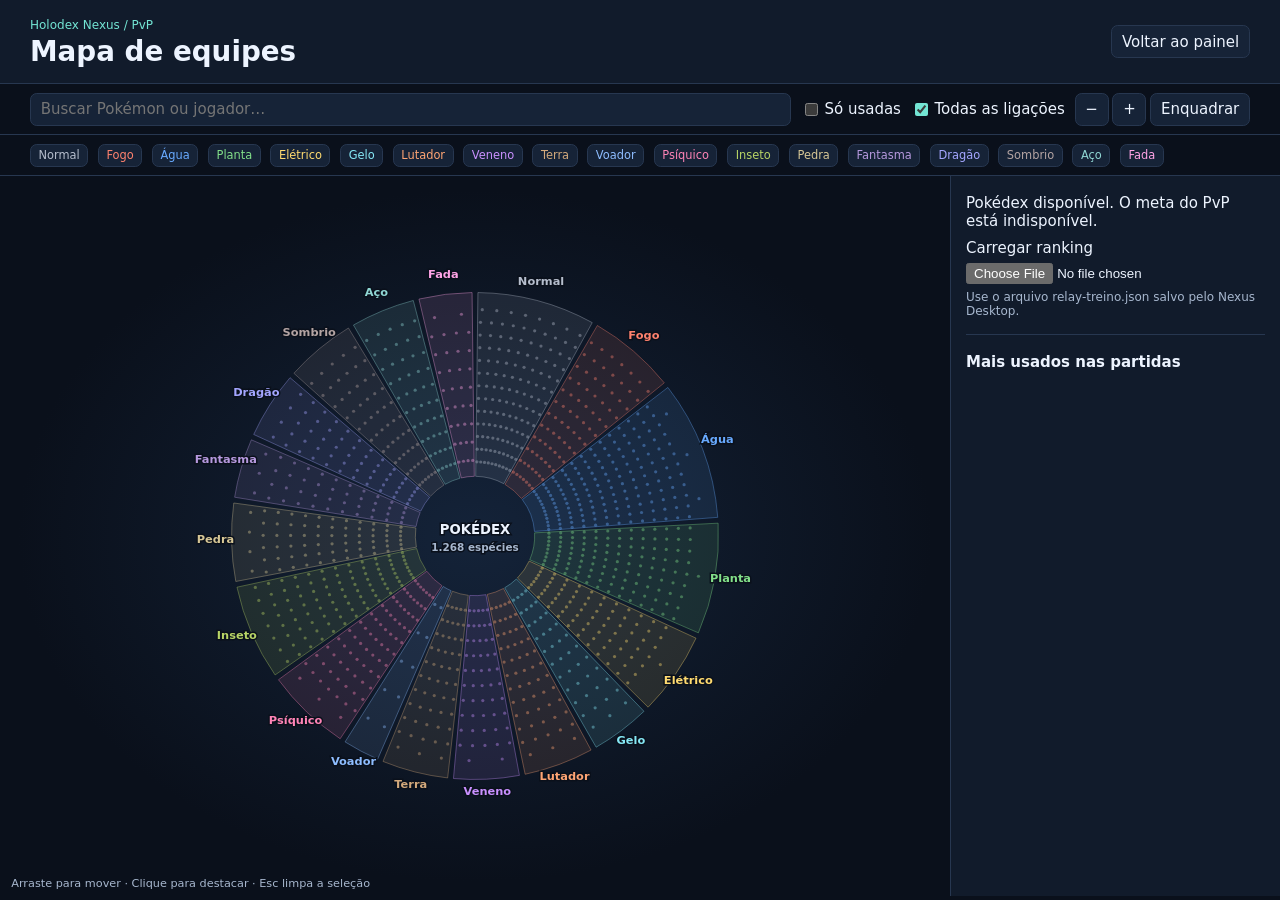
==== apps/desktop/ui/mapa-pvp/index.html @ c51a5452 "Integra mapa PvP ao Dossiê e ao Nexus Desktop" ====
<!doctype html>
<html lang="pt-BR">
<head>
<meta charset="utf-8">
<meta name="viewport" content="width=device-width, initial-scale=1">
<title>Mapa PvP · Holodex Nexus</title>
<link rel="stylesheet" href="mapa.css">
<script src="mapa.js" defer></script>
</head>
<body>
<header>
  <div><span class="marca">Holodex Nexus / PvP</span><h1>Mapa de equipes</h1></div>
  <a class="botao" id="voltar" href="../index.html">Voltar ao painel</a>
</header>
<main>
  <div class="controles">
    <input type="search" id="busca" aria-label="Buscar Pokémon ou jogador" placeholder="Buscar Pokémon ou jogador…">
    <label><input type="checkbox" id="usadas"> Só usadas</label>
    <label><input type="checkbox" id="linhas" checked> Todas as ligações</label>
    <div class="zoom" aria-label="Zoom do mapa">
      <button id="menos" aria-label="Diminuir zoom">−</button><button id="mais" aria-label="Aumentar zoom">+</button><button id="ajustar">Enquadrar</button>
    </div>
  </div>
  <div id="tipos" aria-label="Filtrar por tipo"></div>
  <div class="conteudo">
    <section class="grafico" aria-label="Mapa radial">
      <canvas id="mapa" aria-label="Mapa de espécies e equipes. Use a busca e as listas para selecionar pelo teclado."></canvas>
      <p class="ajuda">Arraste para mover · Clique para destacar · Esc limpa a seleção</p>
    </section>
    <aside aria-label="Dados do mapa">
      <div class="fonte">
        <p id="status" role="status">Carregando Pokédex e dados do PvP…</p>
        <label for="ranking">Carregar ranking</label>
        <input id="ranking" type="file" accept=".json,application/json" aria-describedby="arquivo-ajuda">
        <small id="arquivo-ajuda">Use o arquivo relay-treino.json salvo pelo Nexus Desktop.</small>
        <button id="meta" hidden>Voltar ao meta observado</button>
        <p id="erro" role="alert" hidden></p>
      </div>
      <div id="selecao" aria-live="polite" hidden></div>
      <h2 id="titulo-usos">Mais usados</h2>
      <div id="especies" class="lista"></div>
      <h2 id="titulo-grupos">Equipes</h2>
      <div id="grupos" class="lista"></div>
    </aside>
  </div>
</main>
</body>
</html>
---- apps/desktop/ui/mapa-pvp/mapa.css ----
:root{color-scheme:dark;font:15px system-ui,sans-serif;--fundo:#0a101b;--painel:#111b2b;--borda:#273750;--texto:#edf4ff;--suave:#a7b7ce;--destaque:#73e5d4}
*{box-sizing:border-box}
body{margin:0;background:var(--fundo);color:var(--texto)}
header,.controles,#tipos{display:flex;align-items:center;gap:.65rem;flex-wrap:wrap}
header{justify-content:space-between;padding:1rem clamp(.8rem,3vw,2rem);background:var(--painel);border-bottom:1px solid var(--borda)}
.marca{color:var(--destaque);font-size:.8rem}
h1{margin:.15rem 0 0;font-size:clamp(1.35rem,3vw,1.85rem)}
h2{margin:1.2rem 0 .5rem;font-size:1rem}
button,.botao,input[type=search]{border:1px solid var(--borda);border-radius:.45rem;background:#162337;color:var(--texto);font:inherit;padding:.45rem .65rem}
button,.botao,input[type=file]{cursor:pointer}
.botao{text-decoration:none}
button:hover,.botao:hover,button[aria-pressed=true]{border-color:var(--destaque)}
:focus-visible{outline:2px solid var(--destaque);outline-offset:2px}
.controles,#tipos{padding:.55rem clamp(.8rem,3vw,2rem);border-bottom:1px solid var(--borda)}
.controles label{display:flex;align-items:center;gap:.25rem}
input{accent-color:var(--destaque)}
input[type=search]{flex:1;min-width:min(14rem,100%)}
.zoom{display:flex;gap:.25rem}
#tipos button{color:var(--tipo);font-size:.76rem;padding:.25rem .5rem}
#tipos button[aria-pressed=true]{background:var(--tipo);border-color:var(--tipo);color:#09101b}
.conteudo{display:grid;grid-template-columns:minmax(0,1fr) minmax(15rem,22rem)}
.grafico{position:relative;min-width:0;height:calc(100dvh - 12rem);min-height:28rem;background:radial-gradient(ellipse at center,#142339,var(--fundo) 68%)}
canvas{display:block;width:100%;height:100%;touch-action:none;cursor:grab}
canvas:active{cursor:grabbing}
.ajuda{position:absolute;bottom:.45rem;left:.75rem;right:.75rem;margin:0;color:var(--suave);font-size:.75rem;pointer-events:none}
aside{padding:1rem;background:var(--painel);border-left:1px solid var(--borda);overflow:auto;max-height:max(28rem,calc(100dvh - 12rem))}
.fonte,#selecao{padding-bottom:.7rem;border-bottom:1px solid var(--borda)}
.fonte p,#selecao p{margin:.2rem 0 .55rem}
.fonte input,.fonte small,.fonte button{display:block;margin:.4rem 0}
.fonte input{max-width:100%}
[hidden]{display:none!important}
small,.secundario{color:var(--suave);font-size:.8rem}
#erro{color:#ffaaa7}
.lista{display:grid;gap:.28rem}
.item{display:flex;align-items:center;gap:.5rem;text-align:left;width:100%;min-width:0}
.item strong,.item small{display:block;overflow-wrap:anywhere}
.item img{width:32px;height:32px;object-fit:contain}
.item .contador{margin-left:auto;color:#ffe29a;font-weight:700;font-variant-numeric:tabular-nums}
@media(max-width:760px){.conteudo{grid-template-columns:1fr}.grafico{height:62dvh;min-height:22rem}aside{border-left:0;border-top:1px solid var(--borda);max-height:none}}
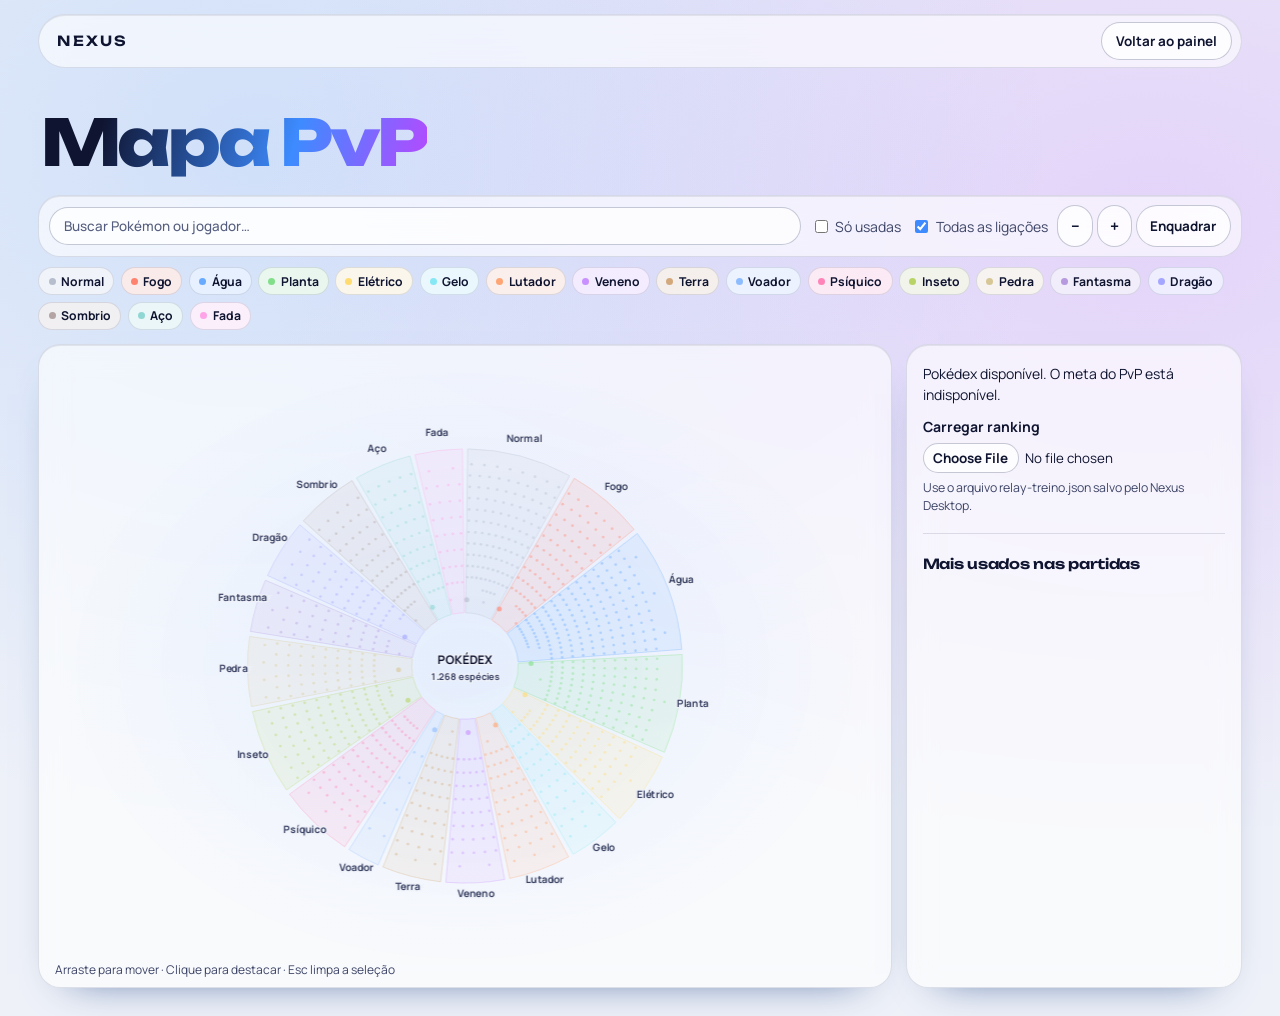
==== commit 723f243f: "Aplica identidade visual do Dossiê ao mapa PvP" ====
--- a/apps/desktop/ui/mapa-pvp/index.html
+++ b/apps/desktop/ui/mapa-pvp/index.html
@@ -4,16 +4,39 @@
 <meta charset="utf-8">
 <meta name="viewport" content="width=device-width, initial-scale=1">
 <title>Mapa PvP · Holodex Nexus</title>
-<link rel="stylesheet" href="mapa.css">
-<script src="mapa.js" defer></script>
+<link rel="preconnect" href="https://fonts.googleapis.com">
+<link rel="preconnect" href="https://fonts.gstatic.com" crossorigin>
+<link rel="stylesheet" href="https://fonts.googleapis.com/css2?family=Manrope:wght@400;500;600;700;800&family=Unbounded:wght@400;500;600;700;800&display=swap">
+<script>
+  const temaSalvo = () => { try { return localStorage.getItem('hdx-tema'); } catch { return null; } };
+  function aplicarTema() {
+    const tema = temaSalvo();
+    document.documentElement.dataset.theme = tema === 'dark' || (!tema && matchMedia('(prefers-color-scheme: dark)').matches) ? 'dark' : 'light';
+  }
+  aplicarTema();
+  addEventListener('storage', e => { if (e.key === 'hdx-tema') aplicarTema(); });
+  matchMedia('(prefers-color-scheme: dark)').addEventListener('change', aplicarTema);
+  if (new URLSearchParams(location.search).get('origem') === 'dossie') {
+    const tema = document.createElement('link');
+    tema.rel = 'stylesheet';
+    tema.href = '/tema.css';
+    document.head.append(tema);
+  }
+</script>
+<link rel="stylesheet" href="mapa.css?v=dossie">
+<script src="mapa.js?v=dossie" defer></script>
 </head>
 <body>
-<header>
-  <div><span class="marca">Holodex Nexus / PvP</span><h1>Mapa de equipes</h1></div>
-  <a class="botao" id="voltar" href="../index.html">Voltar ao painel</a>
-</header>
+<div class="pagina">
+  <nav class="vidro barra" aria-label="Navegação">
+    <span class="marca" id="marca">DOS<span>SIÊ</span></span>
+    <a class="botao" id="voltar" href="../index.html">Voltar ao painel</a>
+  </nav>
+  <header class="cabecalho">
+    <h1>Mapa PvP</h1>
+  </header>
 <main>
-  <div class="controles">
+  <div class="controles vidro">
     <input type="search" id="busca" aria-label="Buscar Pokémon ou jogador" placeholder="Buscar Pokémon ou jogador…">
     <label><input type="checkbox" id="usadas"> Só usadas</label>
     <label><input type="checkbox" id="linhas" checked> Todas as ligações</label>
@@ -23,11 +46,11 @@
   </div>
   <div id="tipos" aria-label="Filtrar por tipo"></div>
   <div class="conteudo">
-    <section class="grafico" aria-label="Mapa radial">
+    <section class="grafico vidro" aria-label="Mapa radial">
       <canvas id="mapa" aria-label="Mapa de espécies e equipes. Use a busca e as listas para selecionar pelo teclado."></canvas>
       <p class="ajuda">Arraste para mover · Clique para destacar · Esc limpa a seleção</p>
     </section>
-    <aside aria-label="Dados do mapa">
+    <aside class="vidro" aria-label="Dados do mapa">
       <div class="fonte">
         <p id="status" role="status">Carregando Pokédex e dados do PvP…</p>
         <label for="ranking">Carregar ranking</label>
@@ -44,5 +67,6 @@
     </aside>
   </div>
 </main>
+</div>
 </body>
 </html>
--- a/apps/desktop/ui/mapa-pvp/mapa.css
+++ b/apps/desktop/ui/mapa-pvp/mapa.css
@@ -1,39 +1,147 @@
-:root{color-scheme:dark;font:15px system-ui,sans-serif;--fundo:#0a101b;--painel:#111b2b;--borda:#273750;--texto:#edf4ff;--suave:#a7b7ce;--destaque:#73e5d4}
-*{box-sizing:border-box}
-body{margin:0;background:var(--fundo);color:var(--texto)}
-header,.controles,#tipos{display:flex;align-items:center;gap:.65rem;flex-wrap:wrap}
-header{justify-content:space-between;padding:1rem clamp(.8rem,3vw,2rem);background:var(--painel);border-bottom:1px solid var(--borda)}
-.marca{color:var(--destaque);font-size:.8rem}
-h1{margin:.15rem 0 0;font-size:clamp(1.35rem,3vw,1.85rem)}
-h2{margin:1.2rem 0 .5rem;font-size:1rem}
-button,.botao,input[type=search]{border:1px solid var(--borda);border-radius:.45rem;background:#162337;color:var(--texto);font:inherit;padding:.45rem .65rem}
-button,.botao,input[type=file]{cursor:pointer}
-.botao{text-decoration:none}
-button:hover,.botao:hover,button[aria-pressed=true]{border-color:var(--destaque)}
-:focus-visible{outline:2px solid var(--destaque);outline-offset:2px}
-.controles,#tipos{padding:.55rem clamp(.8rem,3vw,2rem);border-bottom:1px solid var(--borda)}
-.controles label{display:flex;align-items:center;gap:.25rem}
-input{accent-color:var(--destaque)}
-input[type=search]{flex:1;min-width:min(14rem,100%)}
-.zoom{display:flex;gap:.25rem}
-#tipos button{color:var(--tipo);font-size:.76rem;padding:.25rem .5rem}
-#tipos button[aria-pressed=true]{background:var(--tipo);border-color:var(--tipo);color:#09101b}
-.conteudo{display:grid;grid-template-columns:minmax(0,1fr) minmax(15rem,22rem)}
-.grafico{position:relative;min-width:0;height:calc(100dvh - 12rem);min-height:28rem;background:radial-gradient(ellipse at center,#142339,var(--fundo) 68%)}
-canvas{display:block;width:100%;height:100%;touch-action:none;cursor:grab}
-canvas:active{cursor:grabbing}
-.ajuda{position:absolute;bottom:.45rem;left:.75rem;right:.75rem;margin:0;color:var(--suave);font-size:.75rem;pointer-events:none}
-aside{padding:1rem;background:var(--painel);border-left:1px solid var(--borda);overflow:auto;max-height:max(28rem,calc(100dvh - 12rem))}
-.fonte,#selecao{padding-bottom:.7rem;border-bottom:1px solid var(--borda)}
-.fonte p,#selecao p{margin:.2rem 0 .55rem}
-.fonte input,.fonte small,.fonte button{display:block;margin:.4rem 0}
-.fonte input{max-width:100%}
-[hidden]{display:none!important}
-small,.secundario{color:var(--suave);font-size:.8rem}
-#erro{color:#ffaaa7}
-.lista{display:grid;gap:.28rem}
-.item{display:flex;align-items:center;gap:.5rem;text-align:left;width:100%;min-width:0}
-.item strong,.item small{display:block;overflow-wrap:anywhere}
-.item img{width:32px;height:32px;object-fit:contain}
-.item .contador{margin-left:auto;color:#ffe29a;font-weight:700;font-variant-numeric:tabular-nums}
-@media(max-width:760px){.conteudo{grid-template-columns:1fr}.grafico{height:62dvh;min-height:22rem}aside{border-left:0;border-top:1px solid var(--borda);max-height:none}}
+:root {
+  --t1:#3d8bff;
+  --t2:#b04cff;
+  --f-mark:"Unbounded","Manrope",system-ui,sans-serif;
+  --f-text:"Manrope",system-ui,sans-serif;
+  --room:#eef1f8;
+  --room-lo:#e2e7f2;
+  --panel:rgba(255,255,255,.62);
+  --panel-hi:rgba(255,255,255,.85);
+  --field:rgba(255,255,255,.76);
+  --ink:#0f1430;
+  --ink-2:#3c4466;
+  --ink-3:#555e7e;
+  --hair:rgba(30,40,90,.13);
+  --hair-2:rgba(30,40,90,.25);
+  --bad:#ac1e3b;
+  --marcador:#8646cb;
+  --ligacao:#536990;
+  --selecao:#a11f69;
+  color-scheme:light;
+}
+:root[data-theme="dark"] {
+  --room:#07080f;
+  --room-lo:#05060b;
+  --panel:rgba(18,21,40,.65);
+  --panel-hi:rgba(30,34,62,.8);
+  --field:rgba(10,12,24,.75);
+  --ink:#f3f5ff;
+  --ink-2:#b9c0e0;
+  --ink-3:#a2abcc;
+  --hair:rgba(180,200,255,.16);
+  --hair-2:rgba(180,200,255,.32);
+  --bad:#ff8fa4;
+  --marcador:#e1beff;
+  --ligacao:#91a9df;
+  --selecao:#ff9fdb;
+  color-scheme:dark;
+}
+* {box-sizing:border-box}
+[hidden] {display:none!important}
+html {background:var(--room-lo)}
+body {
+  margin:0;
+  min-height:100vh;
+  color:var(--ink);
+  font:14px/1.5 var(--f-text);
+  font-variant-numeric:tabular-nums;
+  background:radial-gradient(ellipse at 20% 15%,color-mix(in srgb,var(--t1) 17%,transparent),transparent 55%),
+    radial-gradient(ellipse at 90% 22%,color-mix(in srgb,var(--t2) 18%,transparent),transparent 55%),var(--room);
+}
+.pagina {width:min(1440px,100%);margin:auto;padding:14px clamp(12px,3vw,40px) 28px}
+.vidro {
+  background:var(--panel);
+  border:1px solid var(--hair);
+  box-shadow:0 1px 0 color-mix(in srgb,var(--ink) 8%,transparent) inset,
+    0 18px 42px -32px color-mix(in srgb,var(--t1) 44%,var(--ink));
+  backdrop-filter:blur(14px);
+}
+.barra,.controles,#tipos {display:flex;align-items:center;gap:.6rem;flex-wrap:wrap}
+.barra {justify-content:space-between;border-radius:999px;padding:7px 9px 7px 18px}
+.marca {font:600 .87rem var(--f-mark);letter-spacing:.16em;white-space:nowrap}
+.marca span {color:var(--ink-3)}
+.cabecalho {padding:clamp(18px,4vw,40px) 3px 18px}
+h1 {
+  margin:0;
+  font:800 clamp(1.9rem,5vw,4rem)/1.08 var(--f-mark);
+  letter-spacing:-.05em;
+  background:linear-gradient(105deg,var(--ink) 16%,var(--t1) 65%,var(--t2) 98%);
+  background-clip:text;
+  color:transparent;
+  width:fit-content;
+}
+h2 {margin:1.2rem 0 .55rem;font:600 .87rem/1.4 var(--f-mark);letter-spacing:-.02em}
+button,.botao,input[type=search],input::file-selector-button {
+  border:1px solid var(--hair-2);
+  border-radius:999px;
+  background:var(--field);
+  color:var(--ink);
+  font:700 .84rem var(--f-text);
+  padding:.55rem .85rem;
+}
+button,.botao,input[type=file] {cursor:pointer}
+.botao {text-decoration:none;display:inline-block}
+button:hover,.botao:hover,button[aria-pressed=true] {border-color:var(--t1)}
+:focus-visible {outline:2px solid var(--t1);outline-offset:2px}
+.controles {padding:.6rem;border-radius:22px}
+.controles label {display:flex;align-items:center;gap:.3rem;color:var(--ink-2);white-space:nowrap}
+input {accent-color:var(--t1)}
+input[type=search] {flex:1;min-width:min(14rem,100%)}
+input[type=search]::placeholder {color:var(--ink-3);font-weight:500}
+.zoom {display:flex;gap:.25rem}
+.zoom button:not(#ajustar) {min-width:2.2rem;padding-inline:.45rem;font-size:1rem}
+#tipos {gap:.4rem;padding:10px 0 14px}
+#tipos button {
+  color:var(--ink);
+  display:inline-flex;
+  align-items:center;
+  gap:.35rem;
+  font-size:.76rem;
+  padding:.28rem .57rem;
+  border:1px solid var(--hair);
+  background:color-mix(in srgb,var(--tipo) 13%,var(--panel-hi));
+}
+#tipos button::before {content:"";width:.44rem;height:.44rem;border-radius:50%;background:var(--tipo)}
+#tipos button[aria-pressed=true] {background:color-mix(in srgb,var(--tipo) 31%,var(--panel-hi));border-color:var(--tipo)}
+.conteudo {display:grid;grid-template-columns:minmax(0,1fr) minmax(16rem,21rem);gap:14px}
+.grafico {
+  position:relative;
+  min-width:0;
+  height:clamp(30rem,calc(100dvh - 16rem),54rem);
+  overflow:hidden;
+  border-radius:22px;
+  background:radial-gradient(ellipse at center,color-mix(in srgb,var(--t1) 10%,var(--panel)),var(--panel) 68%);
+}
+canvas {display:block;width:100%;height:100%;touch-action:none;cursor:grab}
+canvas:active {cursor:grabbing}
+.ajuda {position:absolute;bottom:.5rem;left:1rem;right:1rem;margin:0;color:var(--ink-2);font-size:.75rem;pointer-events:none}
+aside {padding:1rem;border-radius:22px;overflow:auto;max-height:clamp(30rem,calc(100dvh - 16rem),54rem)}
+.fonte,#selecao {padding-bottom:.7rem;border-bottom:1px solid var(--hair)}
+.fonte p,#selecao p {margin:.15rem 0 .65rem}
+.fonte label {font-weight:700}
+.fonte input,.fonte small,.fonte button {display:block;margin:.4rem 0}
+.fonte input {max-width:100%;font-family:inherit}
+input::file-selector-button {cursor:pointer;margin-right:.4rem;padding:.3rem .6rem}
+small,.secundario {color:var(--ink-2);font-size:.77rem}
+#erro {color:var(--bad)}
+.lista {display:grid;gap:.34rem}
+.item {
+  display:flex;
+  align-items:center;
+  gap:.5rem;
+  text-align:left;
+  width:100%;
+  min-width:0;
+  border-radius:14px;
+  border-color:var(--hair);
+  background:color-mix(in srgb,var(--panel-hi) 75%,transparent);
+  padding:.42rem .6rem;
+}
+.item strong,.item small {display:block;overflow-wrap:anywhere}
+.item img {width:32px;height:32px;object-fit:contain}
+.item .contador {margin-left:auto;color:var(--marcador);font:600 .73rem var(--f-mark)}
+@media(max-width:780px) {
+  .conteudo {grid-template-columns:1fr}
+  .grafico {height:clamp(22rem,60dvh,31rem)}
+  aside {max-height:none}
+}
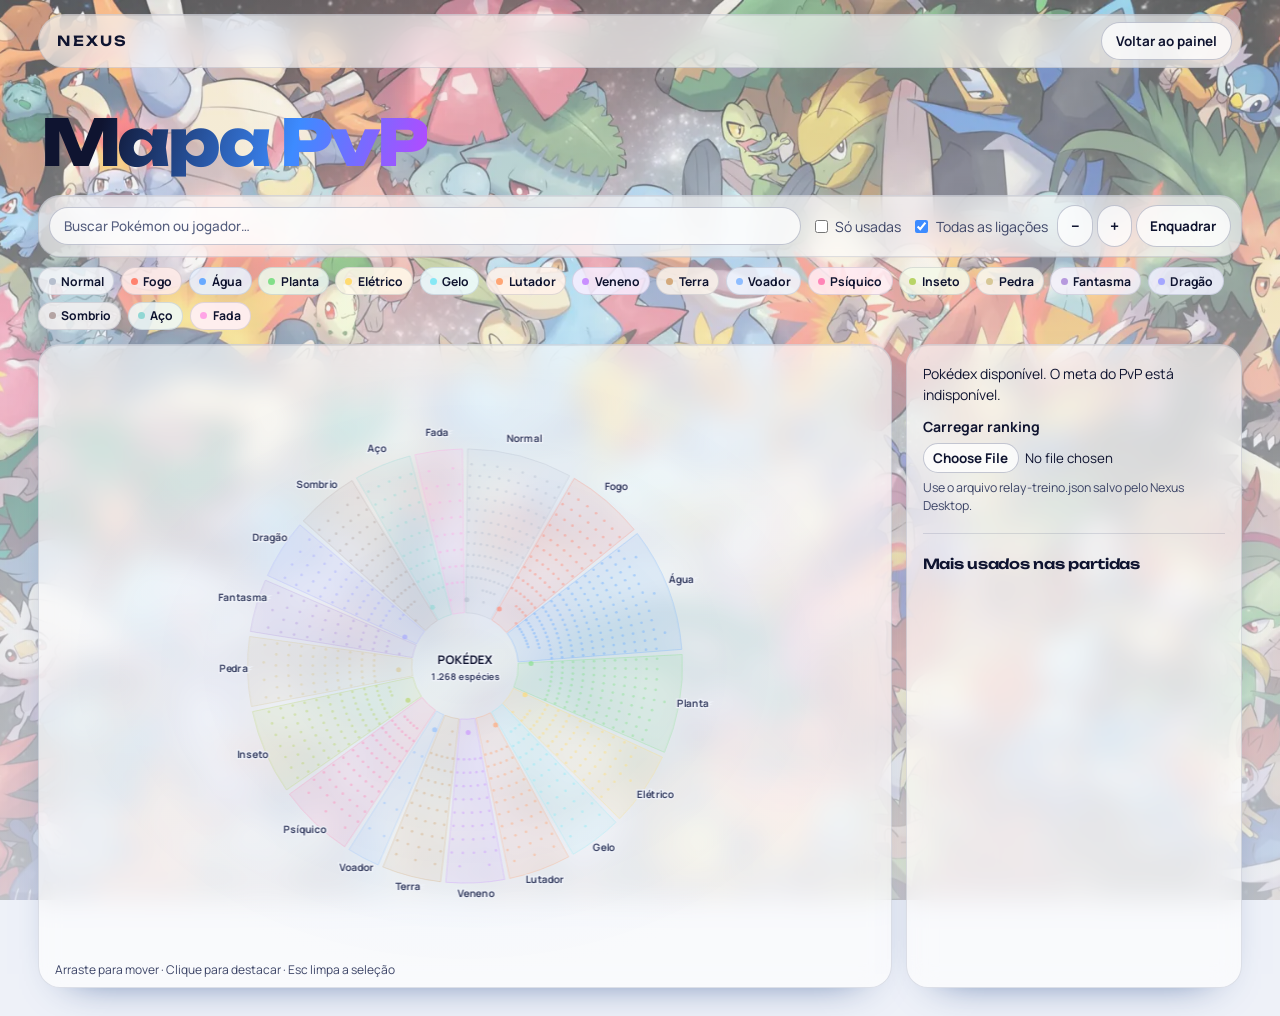
==== commit a42423e3: "Reutiliza wallpaper do Dossiê no mapa PvP" ====
--- a/apps/desktop/ui/mapa-pvp/index.html
+++ b/apps/desktop/ui/mapa-pvp/index.html
@@ -23,10 +23,11 @@
     document.head.append(tema);
   }
 </script>
-<link rel="stylesheet" href="mapa.css?v=dossie">
+<link rel="stylesheet" href="mapa.css?v=wallpaper">
 <script src="mapa.js?v=dossie" defer></script>
 </head>
 <body>
+<div class="wallpaper" aria-hidden="true"></div>
 <div class="pagina">
   <nav class="vidro barra" aria-label="Navegação">
     <span class="marca" id="marca">DOS<span>SIÊ</span></span>
--- a/apps/desktop/ui/mapa-pvp/mapa.css
+++ b/apps/desktop/ui/mapa-pvp/mapa.css
@@ -42,11 +42,26 @@
 body {
   margin:0;
   min-height:100vh;
+  isolation:isolate;
   color:var(--ink);
   font:14px/1.5 var(--f-text);
   font-variant-numeric:tabular-nums;
   background:radial-gradient(ellipse at 20% 15%,color-mix(in srgb,var(--t1) 17%,transparent),transparent 55%),
     radial-gradient(ellipse at 90% 22%,color-mix(in srgb,var(--t2) 18%,transparent),transparent 55%),var(--room);
+}
+.wallpaper {
+  position:fixed;
+  inset:0;
+  z-index:-3;
+  pointer-events:none;
+  background:
+    linear-gradient(180deg,color-mix(in srgb,var(--room) 35%,transparent),color-mix(in srgb,var(--room) 78%,transparent)),
+    url("fundo-todos.webp") center 35% / cover no-repeat;
+}
+:root[data-theme="dark"] .wallpaper {
+  background-image:
+    linear-gradient(180deg,color-mix(in srgb,var(--room) 44%,transparent),color-mix(in srgb,var(--room) 82%,transparent)),
+    url("fundo-todos.webp");
 }
 .pagina {width:min(1440px,100%);margin:auto;padding:14px clamp(12px,3vw,40px) 28px}
 .vidro {
